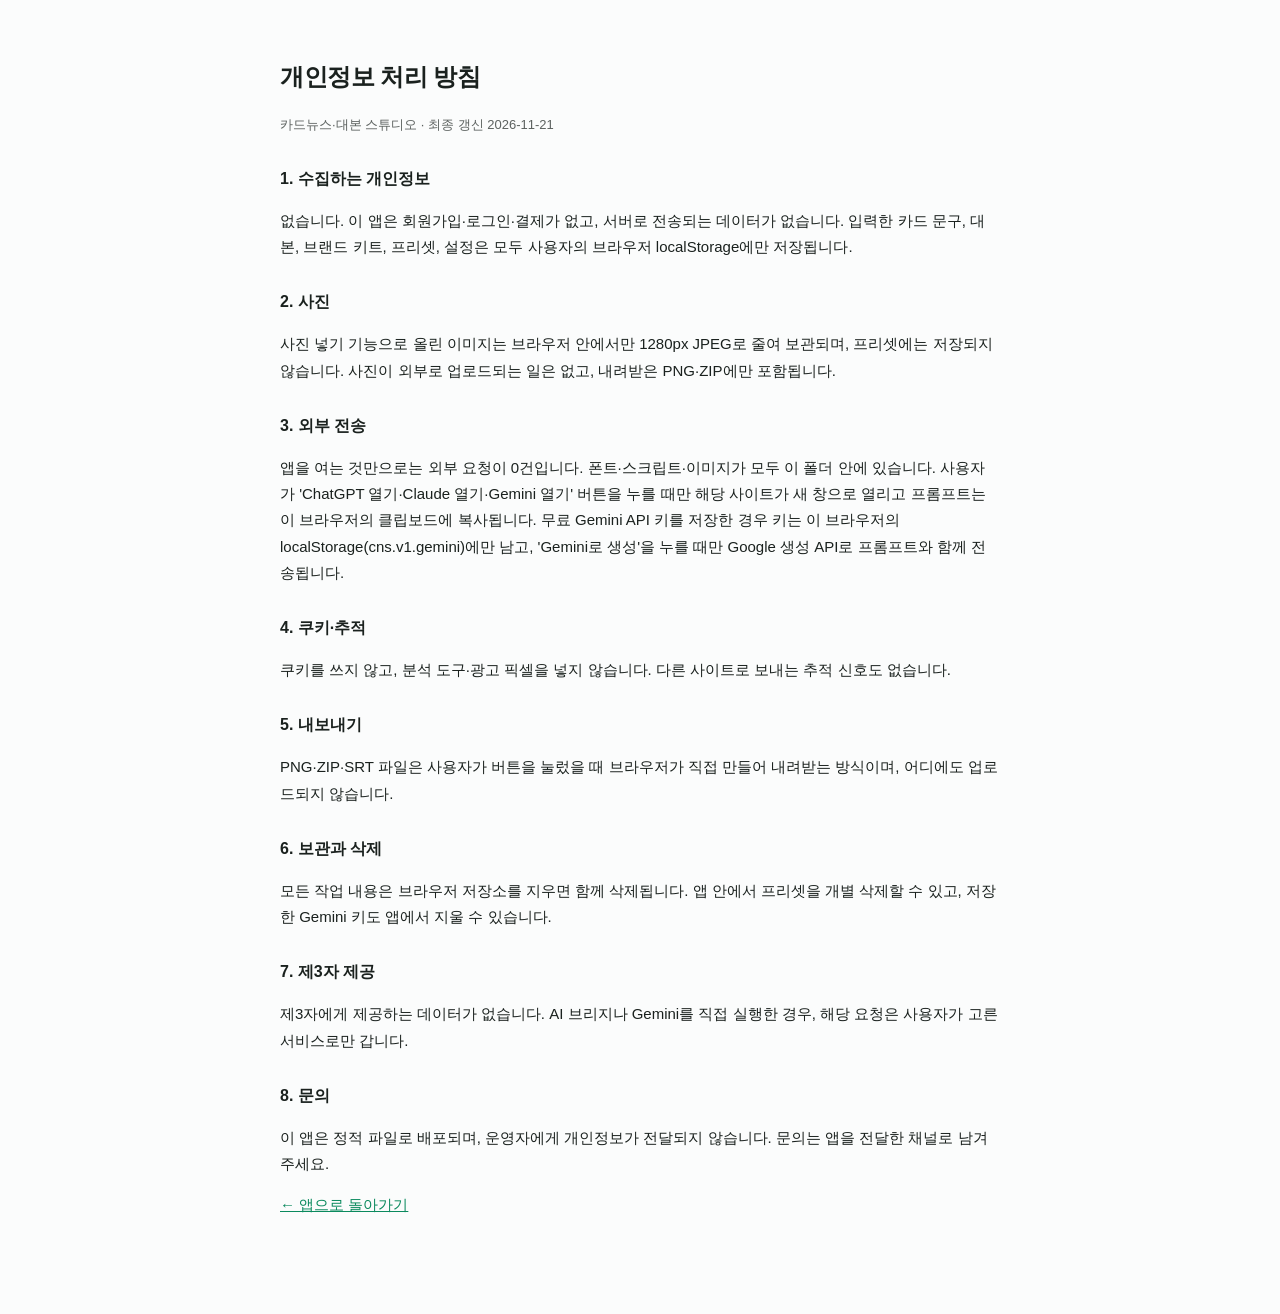
==== privacy.html @ 4846c508 "Deploy cardnews-script-studio static app (production files only)" ====
<!DOCTYPE html>
<html lang="ko">
<head>
<meta charset="utf-8" />
<meta name="viewport" content="width=device-width, initial-scale=1" />
<link rel="icon" href="favicon.svg" />
<title>개인정보 처리 방침 — 카드뉴스·대본 스튜디오</title>
<style>
  :root { color-scheme: light dark; }
  body { max-width: 720px; margin: 0 auto; padding: 40px 20px 80px; font: 15px/1.75 -apple-system, BlinkMacSystemFont, 'Apple SD Gothic Neo', 'Malgun Gothic', sans-serif; color: #1a211e; background: #fbfcfc; }
  @media (prefers-color-scheme: dark) { body { color: #e8eeeb; background: #0c100e; } a { color: #6ee7b7; } }
  h1 { font-size: 24px; letter-spacing: -.02em; }
  h2 { font-size: 16px; margin-top: 28px; }
  .muted { opacity: .7; font-size: 13px; }
  a { color: #0b8a5e; }
</style>
</head>
<body>
<h1>개인정보 처리 방침</h1>
<p class="muted">카드뉴스·대본 스튜디오 · 최종 갱신 2026-11-21</p>

<h2>1. 수집하는 개인정보</h2>
<p>없습니다. 이 앱은 회원가입·로그인·결제가 없고, 서버로 전송되는 데이터가 없습니다. 입력한 카드 문구, 대본, 브랜드 키트, 프리셋, 설정은 모두 사용자의 브라우저 localStorage에만 저장됩니다.</p>

<h2>2. 사진</h2>
<p>사진 넣기 기능으로 올린 이미지는 브라우저 안에서만 1280px JPEG로 줄여 보관되며, 프리셋에는 저장되지 않습니다. 사진이 외부로 업로드되는 일은 없고, 내려받은 PNG·ZIP에만 포함됩니다.</p>

<h2>3. 외부 전송</h2>
<p>앱을 여는 것만으로는 외부 요청이 0건입니다. 폰트·스크립트·이미지가 모두 이 폴더 안에 있습니다. 사용자가 'ChatGPT 열기·Claude 열기·Gemini 열기' 버튼을 누를 때만 해당 사이트가 새 창으로 열리고 프롬프트는 이 브라우저의 클립보드에 복사됩니다. 무료 Gemini API 키를 저장한 경우 키는 이 브라우저의 localStorage(cns.v1.gemini)에만 남고, 'Gemini로 생성'을 누를 때만 Google 생성 API로 프롬프트와 함께 전송됩니다.</p>

<h2>4. 쿠키·추적</h2>
<p>쿠키를 쓰지 않고, 분석 도구·광고 픽셀을 넣지 않습니다. 다른 사이트로 보내는 추적 신호도 없습니다.</p>

<h2>5. 내보내기</h2>
<p>PNG·ZIP·SRT 파일은 사용자가 버튼을 눌렀을 때 브라우저가 직접 만들어 내려받는 방식이며, 어디에도 업로드되지 않습니다.</p>

<h2>6. 보관과 삭제</h2>
<p>모든 작업 내용은 브라우저 저장소를 지우면 함께 삭제됩니다. 앱 안에서 프리셋을 개별 삭제할 수 있고, 저장한 Gemini 키도 앱에서 지울 수 있습니다.</p>

<h2>7. 제3자 제공</h2>
<p>제3자에게 제공하는 데이터가 없습니다. AI 브리지나 Gemini를 직접 실행한 경우, 해당 요청은 사용자가 고른 서비스로만 갑니다.</p>

<h2>8. 문의</h2>
<p>이 앱은 정적 파일로 배포되며, 운영자에게 개인정보가 전달되지 않습니다. 문의는 앱을 전달한 채널로 남겨 주세요.</p>

<p><a href="./">← 앱으로 돌아가기</a></p>
</body>
</html>
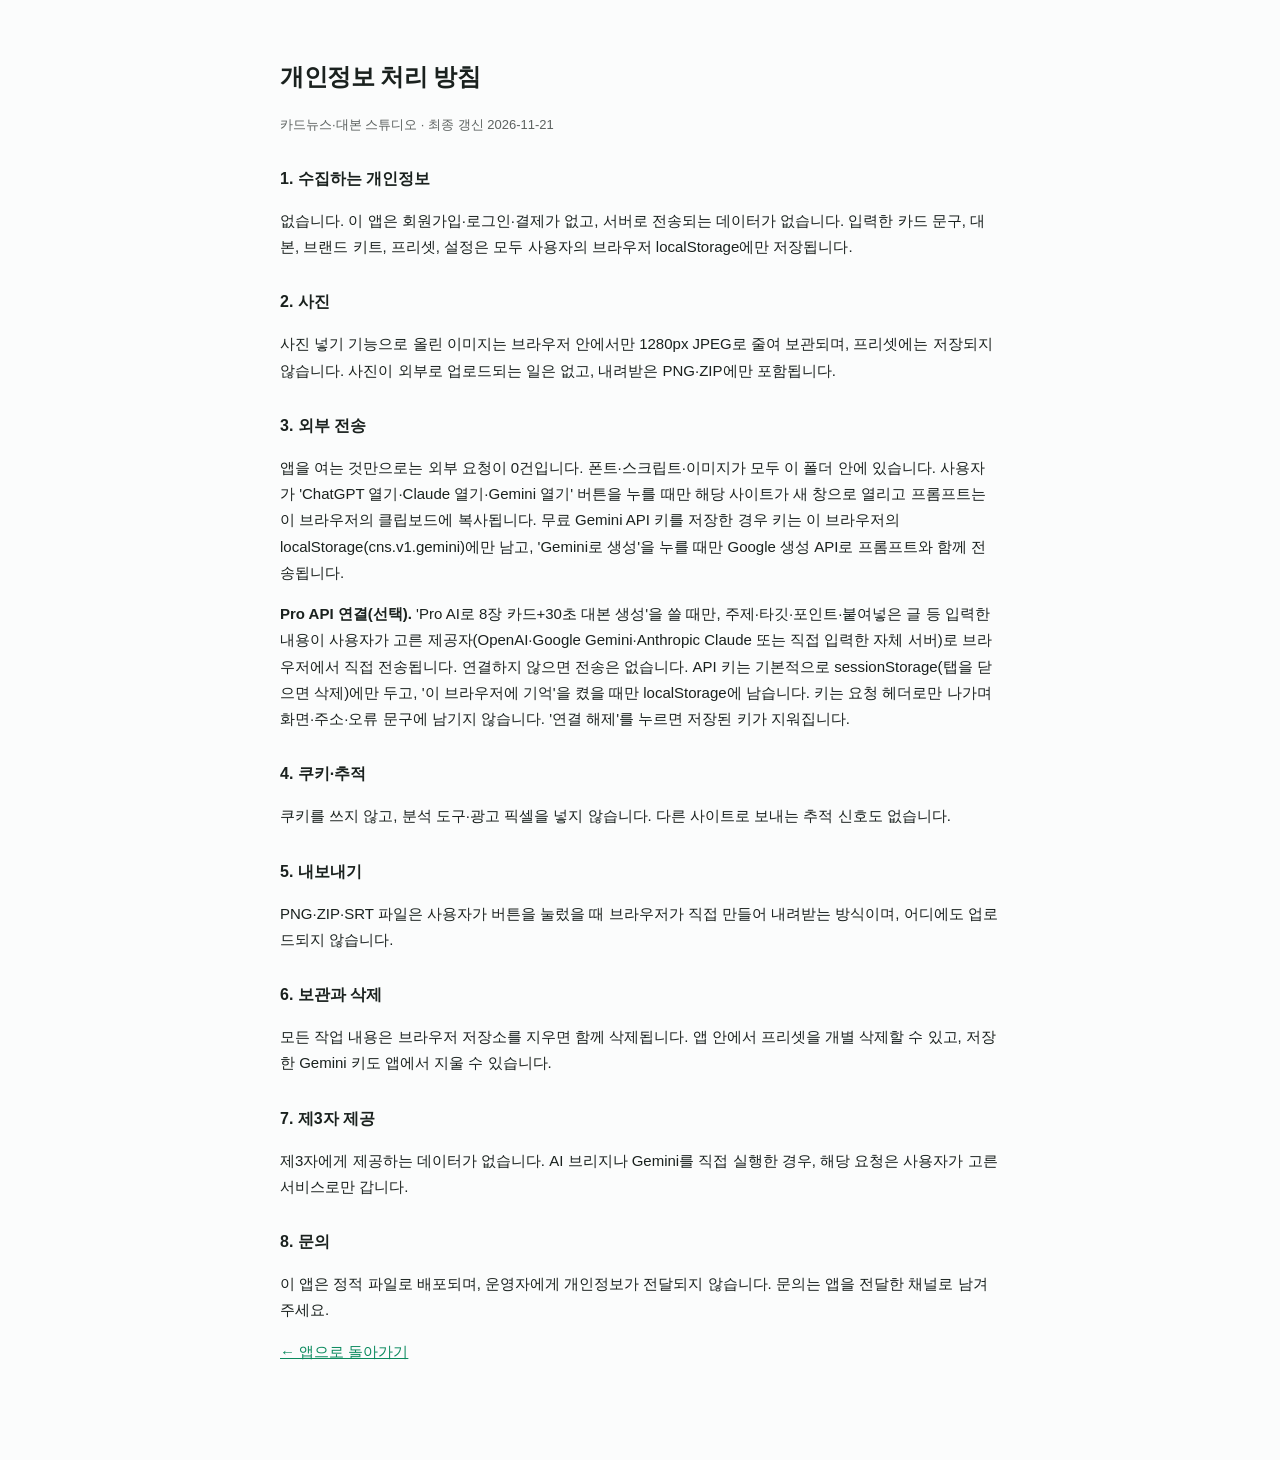
==== commit 14913312: "Pro API 연결 엔진 탑재: 헤더 연결 배지·4탭 모달(OpenAI/Gemini/Claude/자체서버)·앱별 Pro 생성 (production files only)" ====
--- a/privacy.html
+++ b/privacy.html
@@ -28,6 +28,8 @@
 <h2>3. 외부 전송</h2>
 <p>앱을 여는 것만으로는 외부 요청이 0건입니다. 폰트·스크립트·이미지가 모두 이 폴더 안에 있습니다. 사용자가 'ChatGPT 열기·Claude 열기·Gemini 열기' 버튼을 누를 때만 해당 사이트가 새 창으로 열리고 프롬프트는 이 브라우저의 클립보드에 복사됩니다. 무료 Gemini API 키를 저장한 경우 키는 이 브라우저의 localStorage(cns.v1.gemini)에만 남고, 'Gemini로 생성'을 누를 때만 Google 생성 API로 프롬프트와 함께 전송됩니다.</p>
 
+<p><strong>Pro API 연결(선택).</strong> 'Pro AI로 8장 카드+30초 대본 생성'을 쓸 때만, 주제·타깃·포인트·붙여넣은 글 등 입력한 내용이 사용자가 고른 제공자(OpenAI·Google Gemini·Anthropic Claude 또는 직접 입력한 자체 서버)로 브라우저에서 직접 전송됩니다. 연결하지 않으면 전송은 없습니다. API 키는 기본적으로 sessionStorage(탭을 닫으면 삭제)에만 두고, '이 브라우저에 기억'을 켰을 때만 localStorage에 남습니다. 키는 요청 헤더로만 나가며 화면·주소·오류 문구에 남기지 않습니다. '연결 해제'를 누르면 저장된 키가 지워집니다.</p>
+
 <h2>4. 쿠키·추적</h2>
 <p>쿠키를 쓰지 않고, 분석 도구·광고 픽셀을 넣지 않습니다. 다른 사이트로 보내는 추적 신호도 없습니다.</p>
 
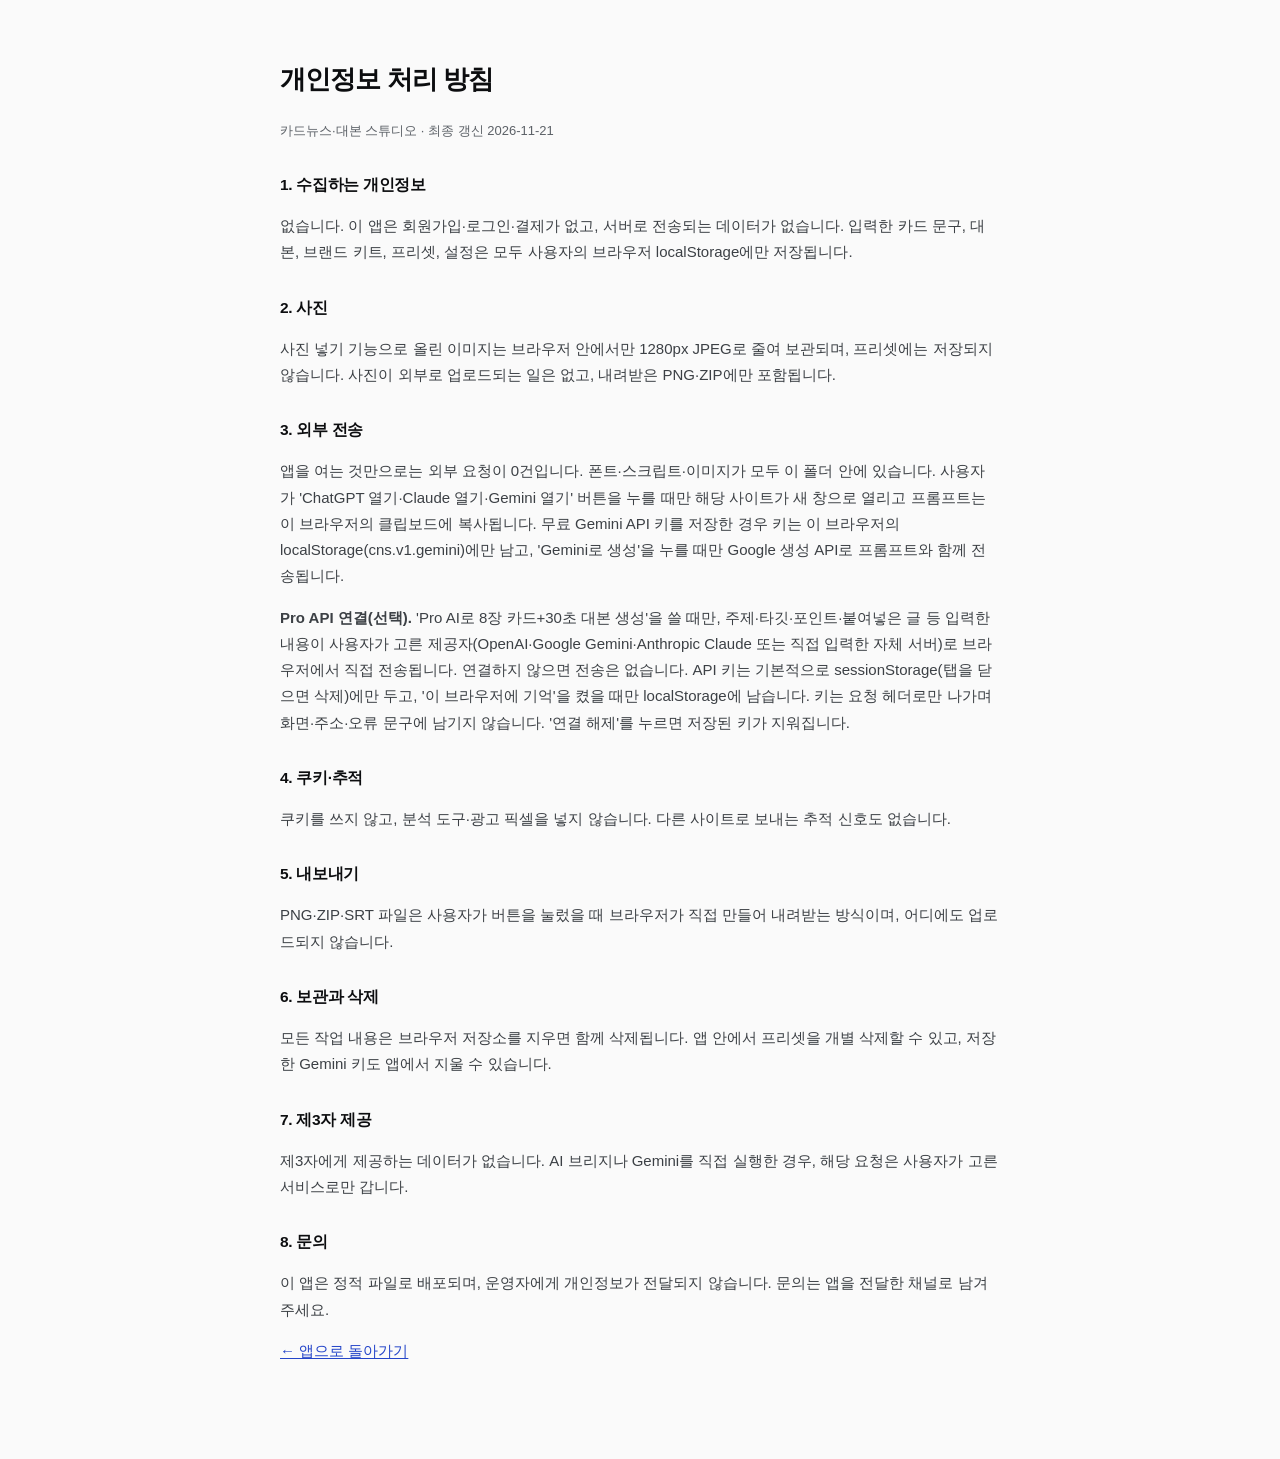
==== commit 1bffb1e8: "A안 Crisp Bento 리디자인: 순백·1px 라인·코발트 단일 액센트 디자인 시스템 전면 적용 (production files only)" ====
--- a/privacy.html
+++ b/privacy.html
@@ -7,12 +7,16 @@
 <title>개인정보 처리 방침 — 카드뉴스·대본 스튜디오</title>
 <style>
   :root { color-scheme: light dark; }
-  body { max-width: 720px; margin: 0 auto; padding: 40px 20px 80px; font: 15px/1.75 -apple-system, BlinkMacSystemFont, 'Apple SD Gothic Neo', 'Malgun Gothic', sans-serif; color: #1a211e; background: #fbfcfc; }
-  @media (prefers-color-scheme: dark) { body { color: #e8eeeb; background: #0c100e; } a { color: #6ee7b7; } }
-  h1 { font-size: 24px; letter-spacing: -.02em; }
-  h2 { font-size: 16px; margin-top: 28px; }
-  .muted { opacity: .7; font-size: 13px; }
-  a { color: #0b8a5e; }
+  body { max-width: 720px; margin: 0 auto; padding: 40px 20px 80px; font: 15px/1.75 'PlexKR', -apple-system, BlinkMacSystemFont, 'Apple SD Gothic Neo', 'Malgun Gothic', sans-serif; color: #0C0D0F; background: #FAFAFA; }
+  @media (prefers-color-scheme: dark) { body { color: #F5F6F8; background: #0A0B0E; } a { color: #8FA8FF; } h2 { color: #F5F6F8; } }
+  h1 { font-size: 26px; letter-spacing: -.035em; font-weight: 800; }
+  h2 { font-size: 15.5px; margin-top: 28px; letter-spacing: -.02em; font-weight: 700; color: #0C0D0F; }
+  p { color: #3C4045; }
+  @media (prefers-color-scheme: dark) { p { color: #C9CED6; } }
+  .muted { color: #5C6167; font-size: 13px; }
+  @media (prefers-color-scheme: dark) { .muted { color: #A0A8B2; } }
+  a { color: #2445C9; text-underline-offset: 2px; }
+  @media (prefers-color-scheme: dark) { a { color: #8FA8FF; } }
 </style>
 </head>
 <body>
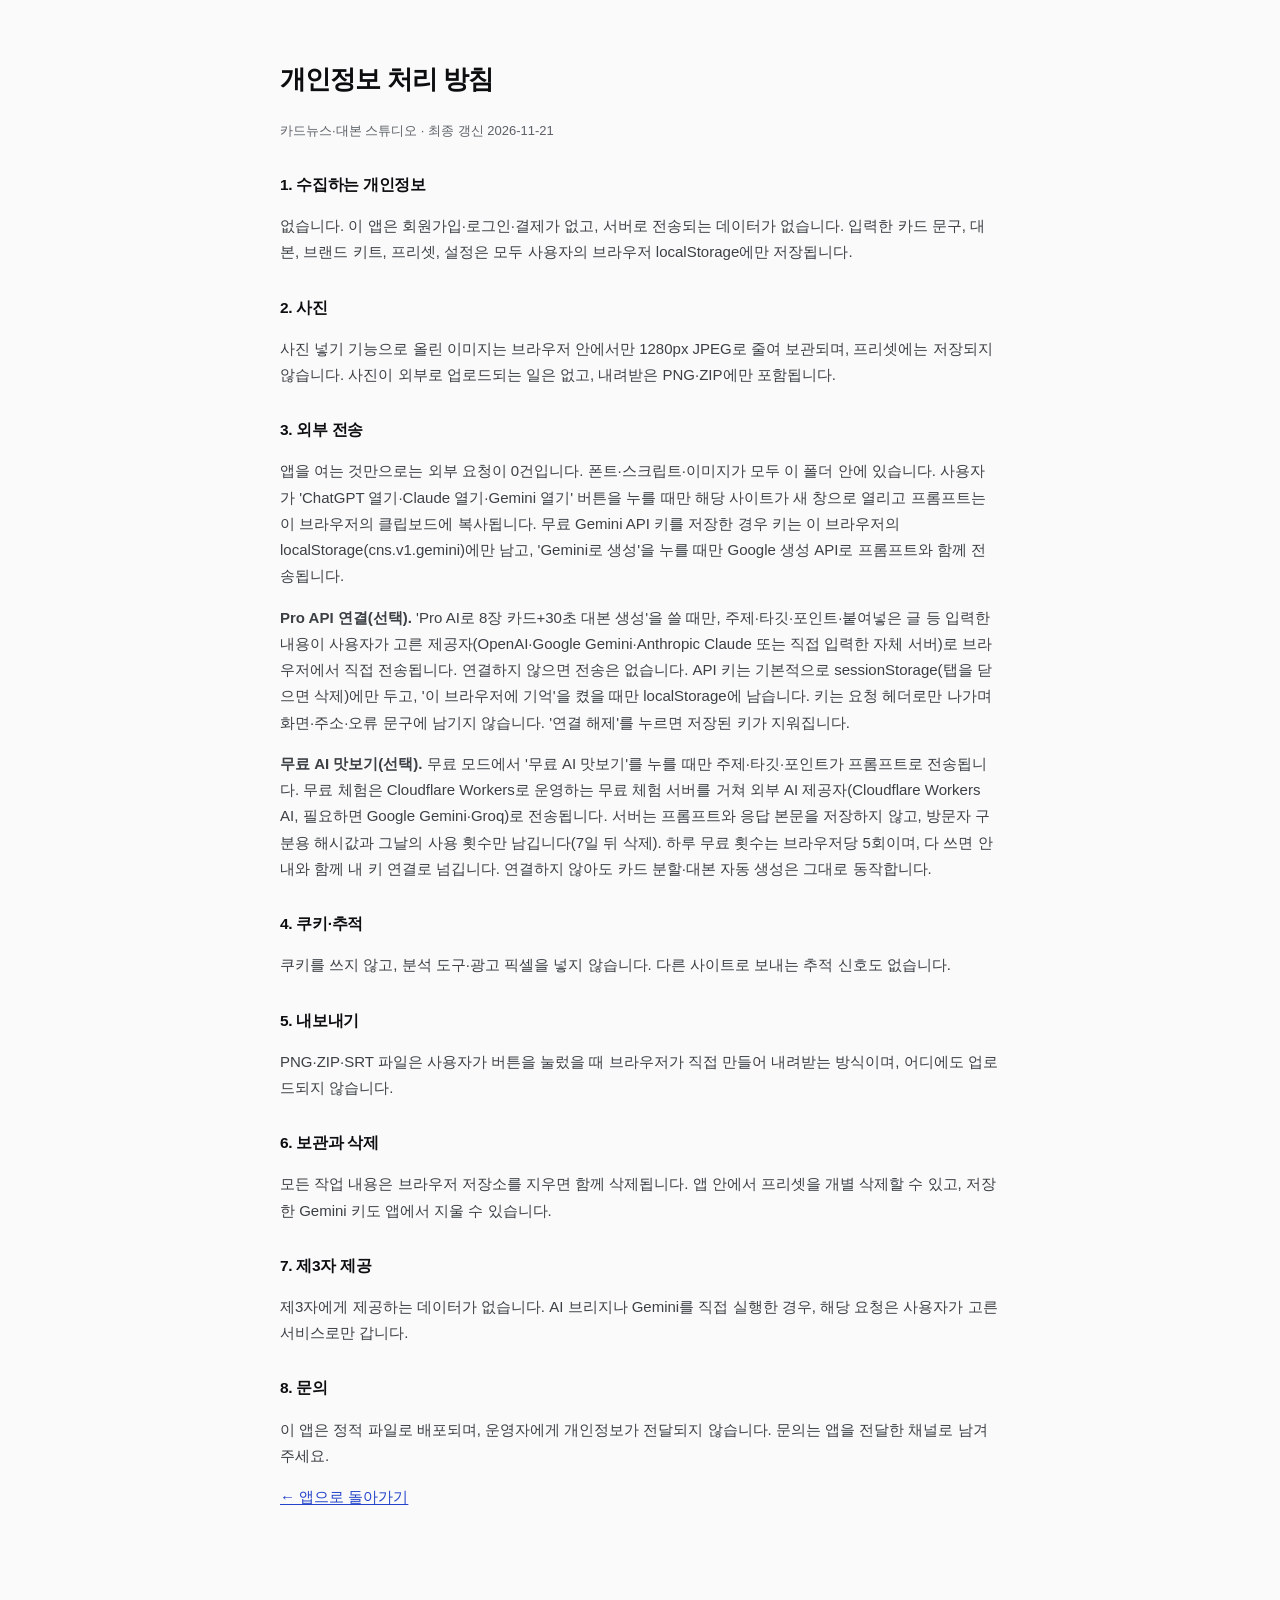
==== commit 4ad464f6: "2차 OSS·무료 AI 연결: SVG 최적화/문체 진단/감성 판정/N-gram 묶음/고해상도 ZIP/AI 누끼/MP4 렌더 + 무료 AI 맛보기" ====
--- a/privacy.html
+++ b/privacy.html
@@ -34,6 +34,8 @@
 
 <p><strong>Pro API 연결(선택).</strong> 'Pro AI로 8장 카드+30초 대본 생성'을 쓸 때만, 주제·타깃·포인트·붙여넣은 글 등 입력한 내용이 사용자가 고른 제공자(OpenAI·Google Gemini·Anthropic Claude 또는 직접 입력한 자체 서버)로 브라우저에서 직접 전송됩니다. 연결하지 않으면 전송은 없습니다. API 키는 기본적으로 sessionStorage(탭을 닫으면 삭제)에만 두고, '이 브라우저에 기억'을 켰을 때만 localStorage에 남습니다. 키는 요청 헤더로만 나가며 화면·주소·오류 문구에 남기지 않습니다. '연결 해제'를 누르면 저장된 키가 지워집니다.</p>
 
+<p><strong>무료 AI 맛보기(선택).</strong> 무료 모드에서 '무료 AI 맛보기'를 누를 때만 주제·타깃·포인트가 프롬프트로 전송됩니다. 무료 체험은 Cloudflare Workers로 운영하는 무료 체험 서버를 거쳐 외부 AI 제공자(Cloudflare Workers AI, 필요하면 Google Gemini·Groq)로 전송됩니다. 서버는 프롬프트와 응답 본문을 저장하지 않고, 방문자 구분용 해시값과 그날의 사용 횟수만 남깁니다(7일 뒤 삭제). 하루 무료 횟수는 브라우저당 5회이며, 다 쓰면 안내와 함께 내 키 연결로 넘깁니다. 연결하지 않아도 카드 분할·대본 자동 생성은 그대로 동작합니다.</p>
+
 <h2>4. 쿠키·추적</h2>
 <p>쿠키를 쓰지 않고, 분석 도구·광고 픽셀을 넣지 않습니다. 다른 사이트로 보내는 추적 신호도 없습니다.</p>
 
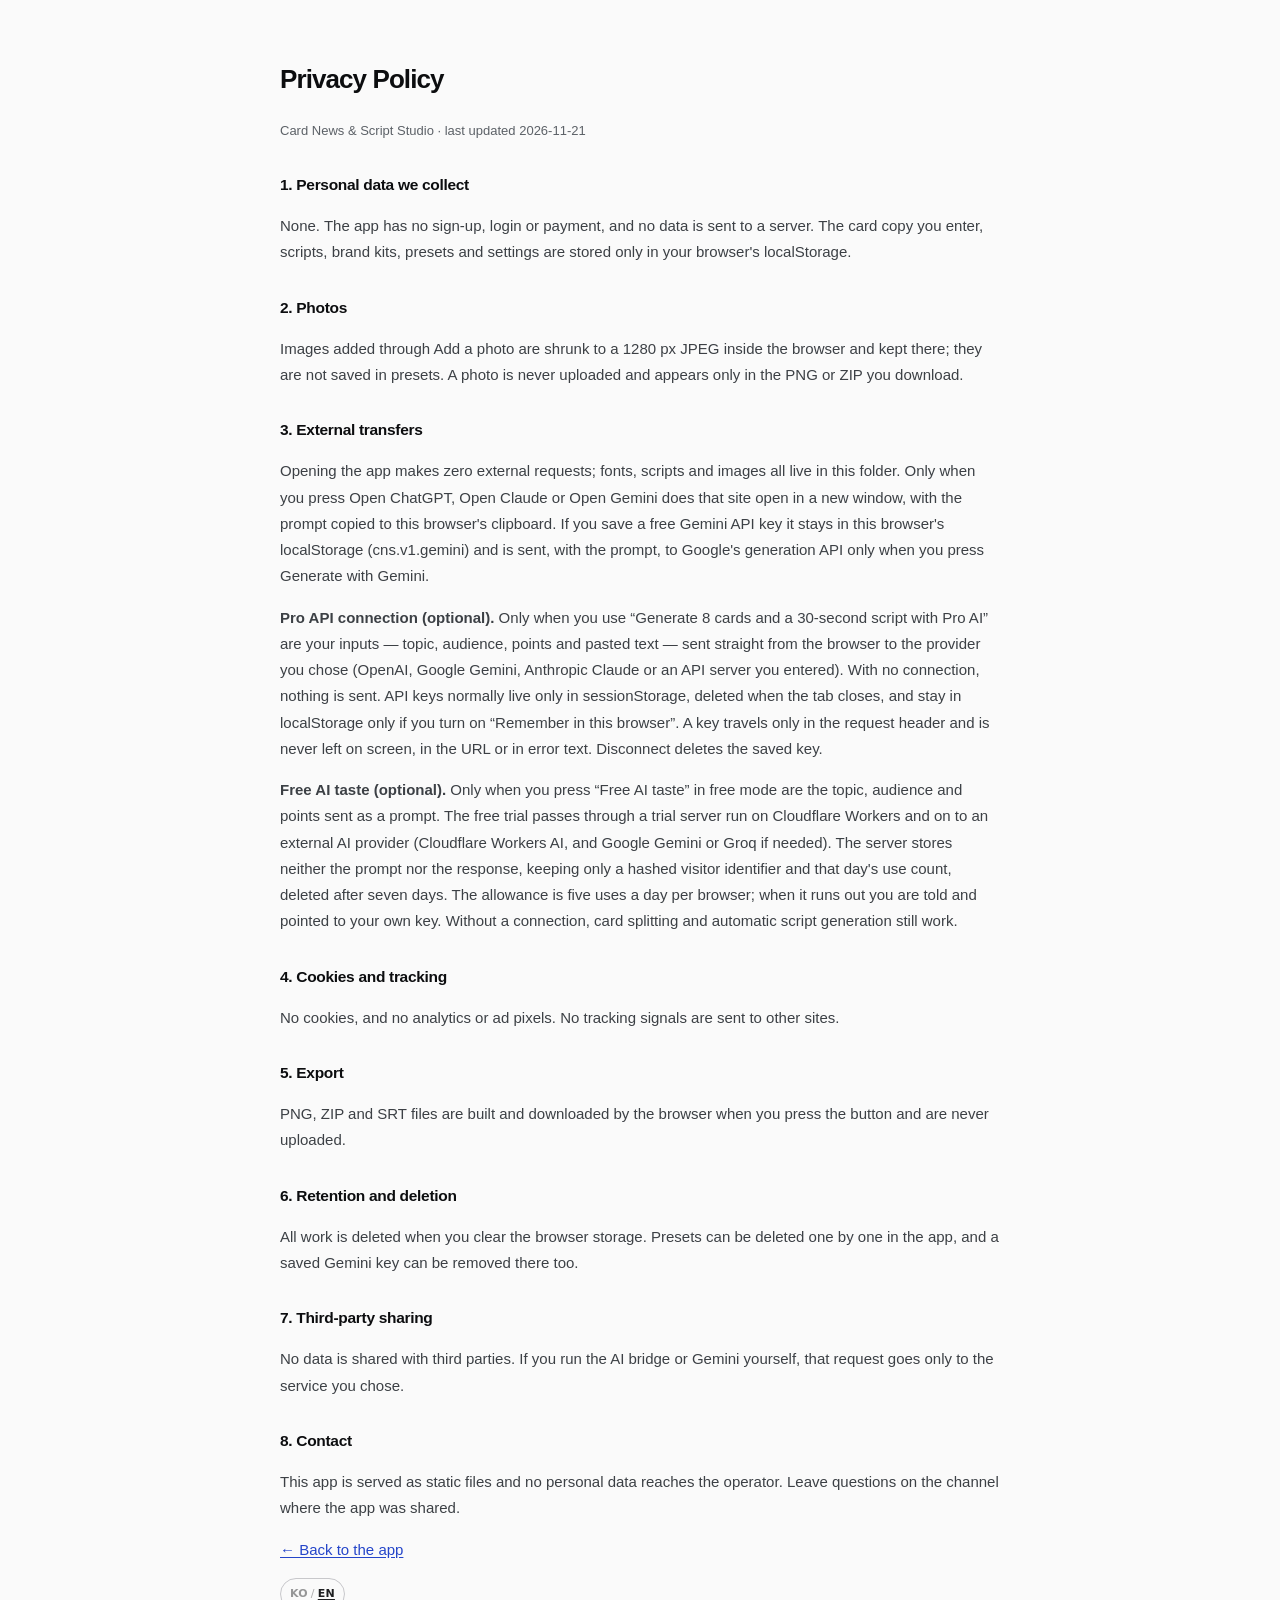
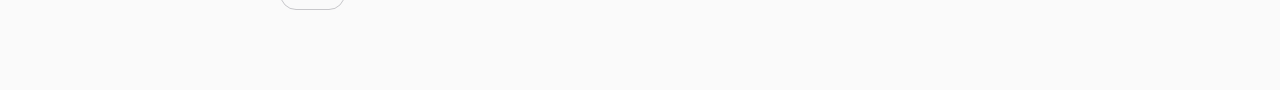
==== commit 8c011386: "chore(i18n): 영문 번역 배포" ====
--- a/privacy.html
+++ b/privacy.html
@@ -52,5 +52,6 @@
 <p>이 앱은 정적 파일로 배포되며, 운영자에게 개인정보가 전달되지 않습니다. 문의는 앱을 전달한 채널로 남겨 주세요.</p>
 
 <p><a href="./">← 앱으로 돌아가기</a></p>
+<script src="i18n.js"></script>
 </body>
 </html>
